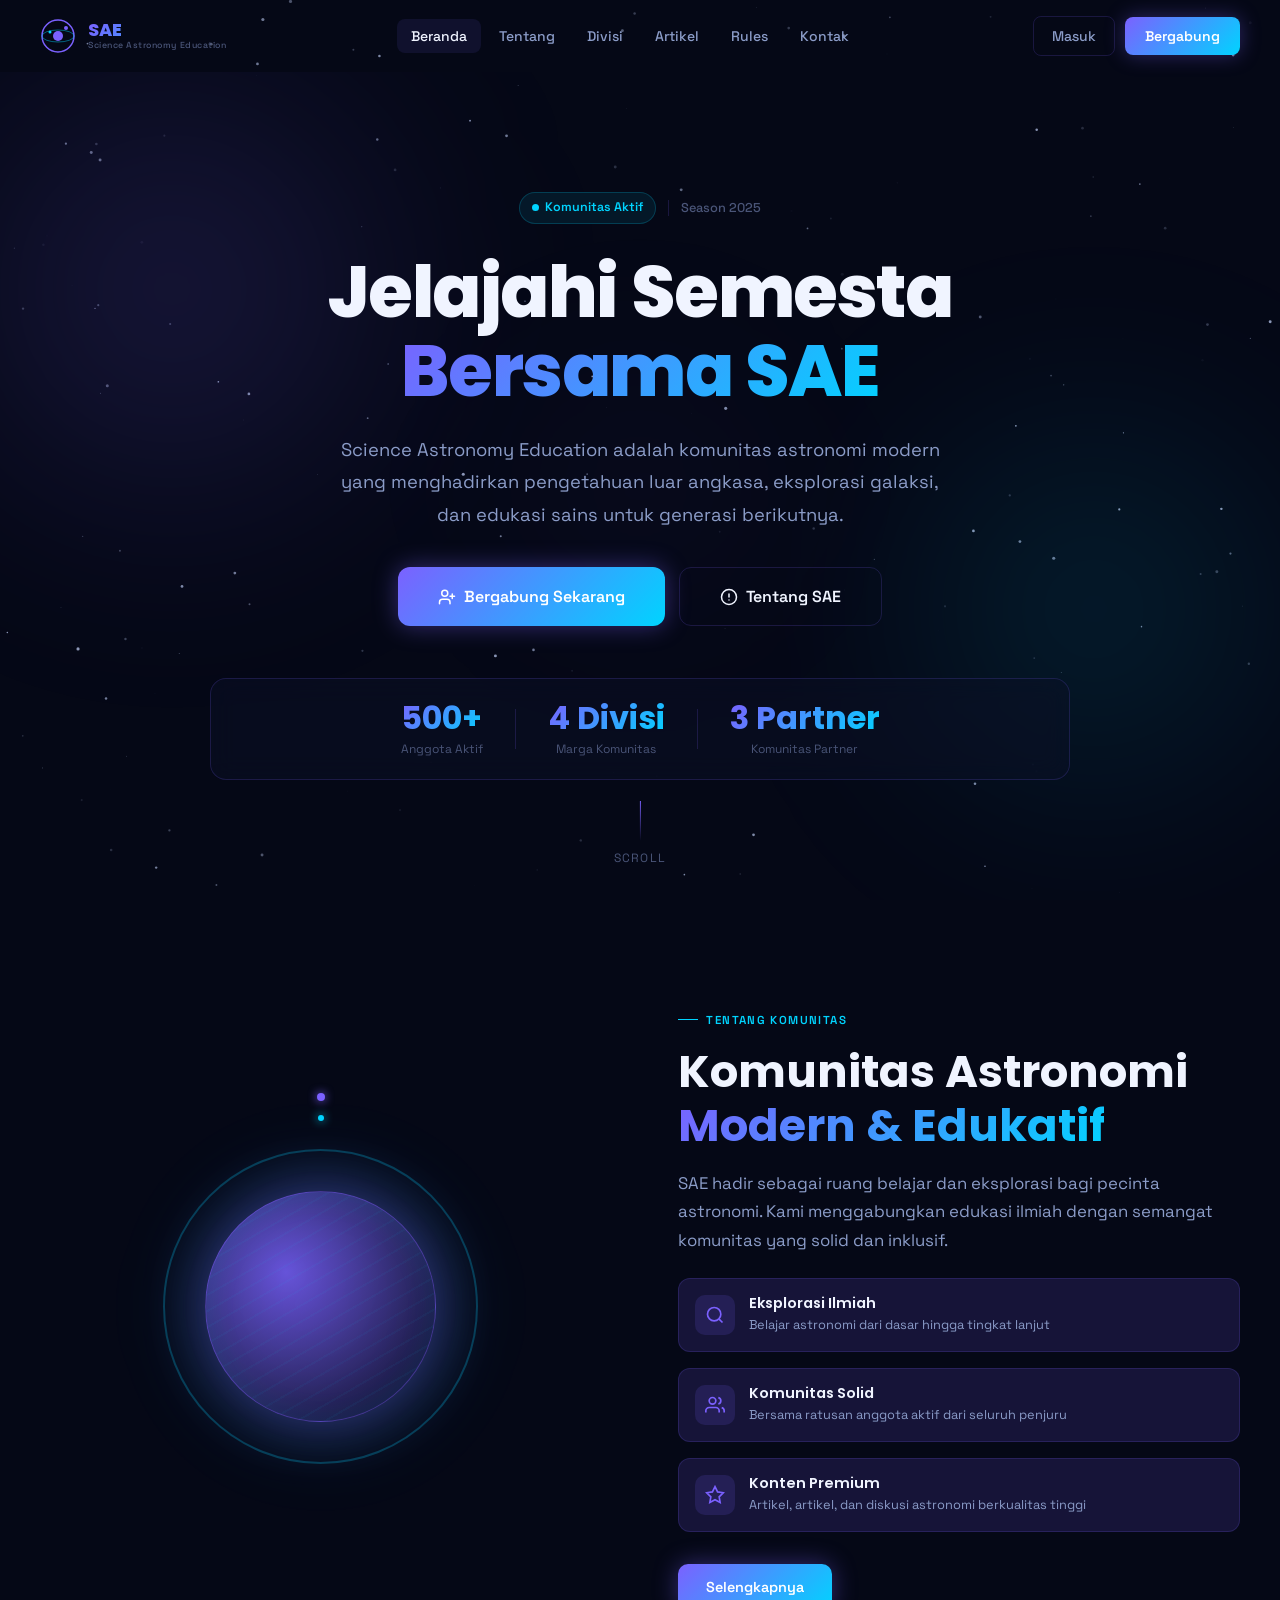
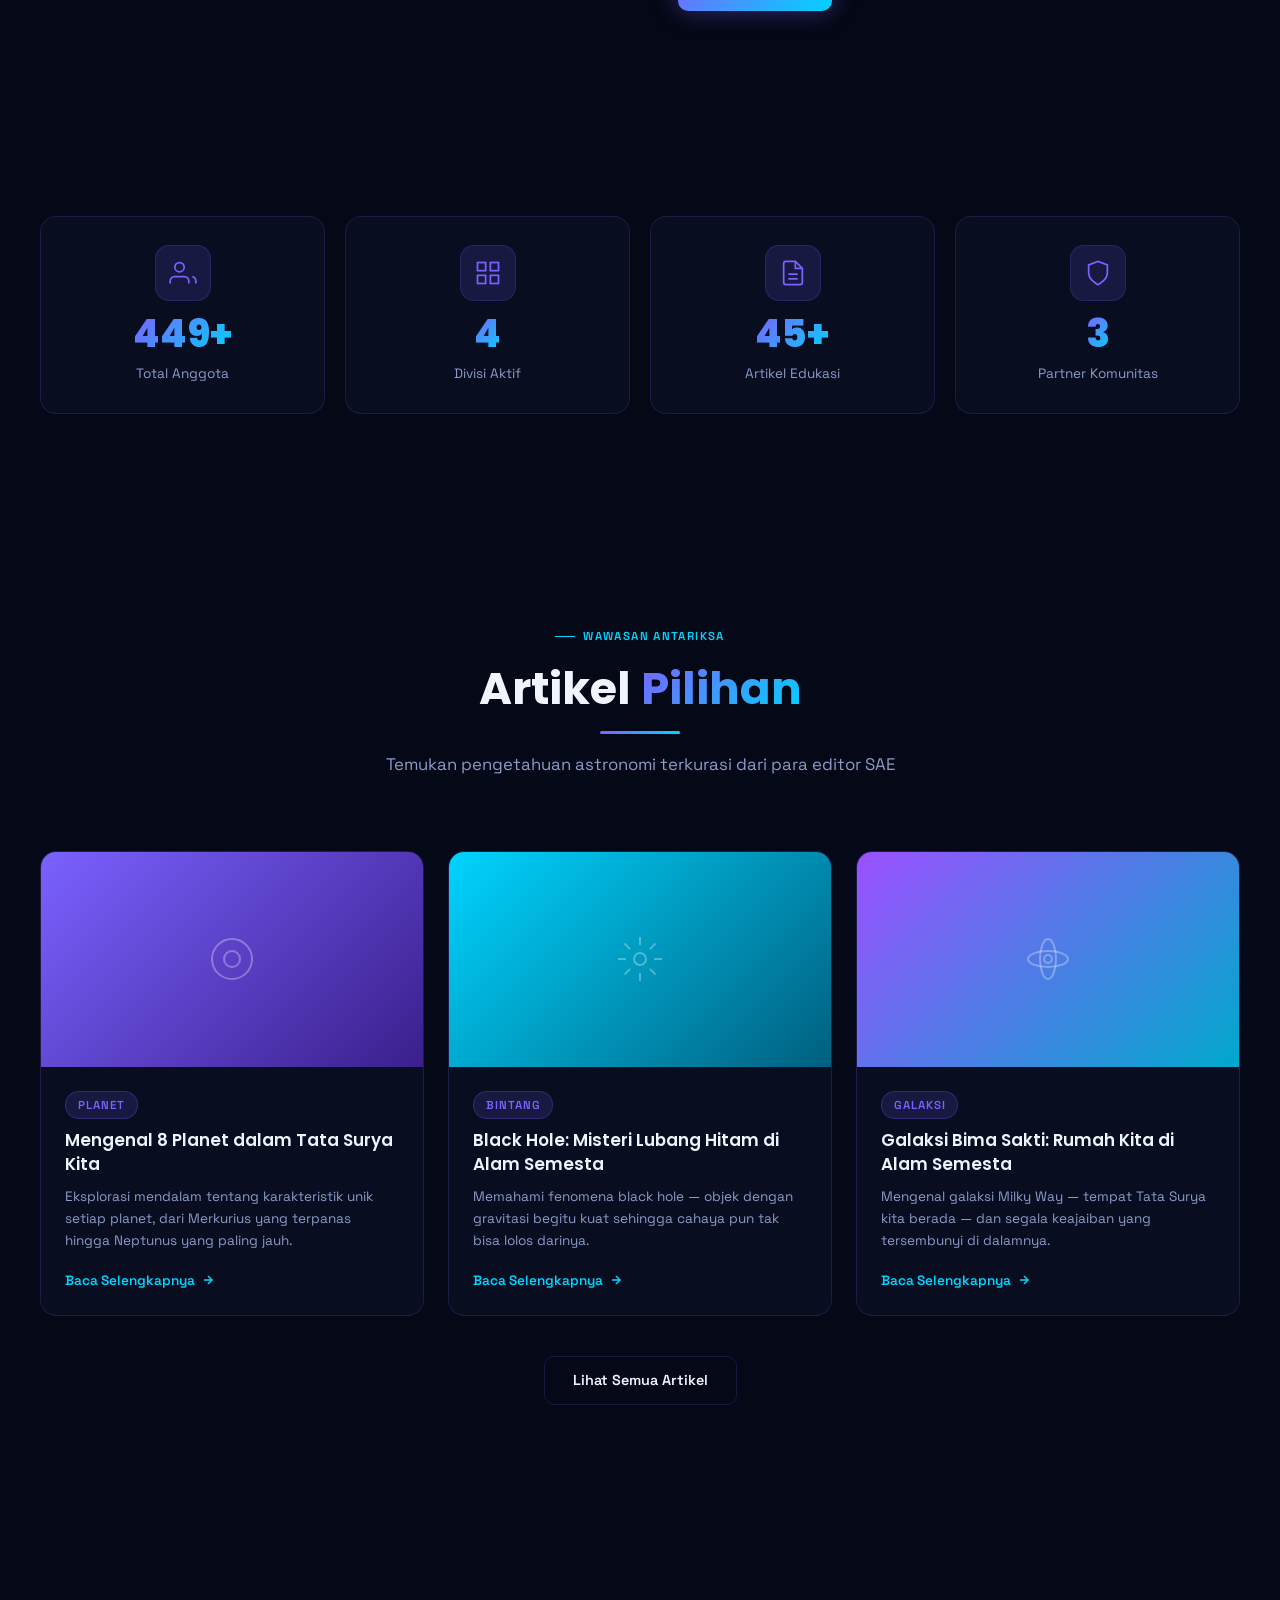
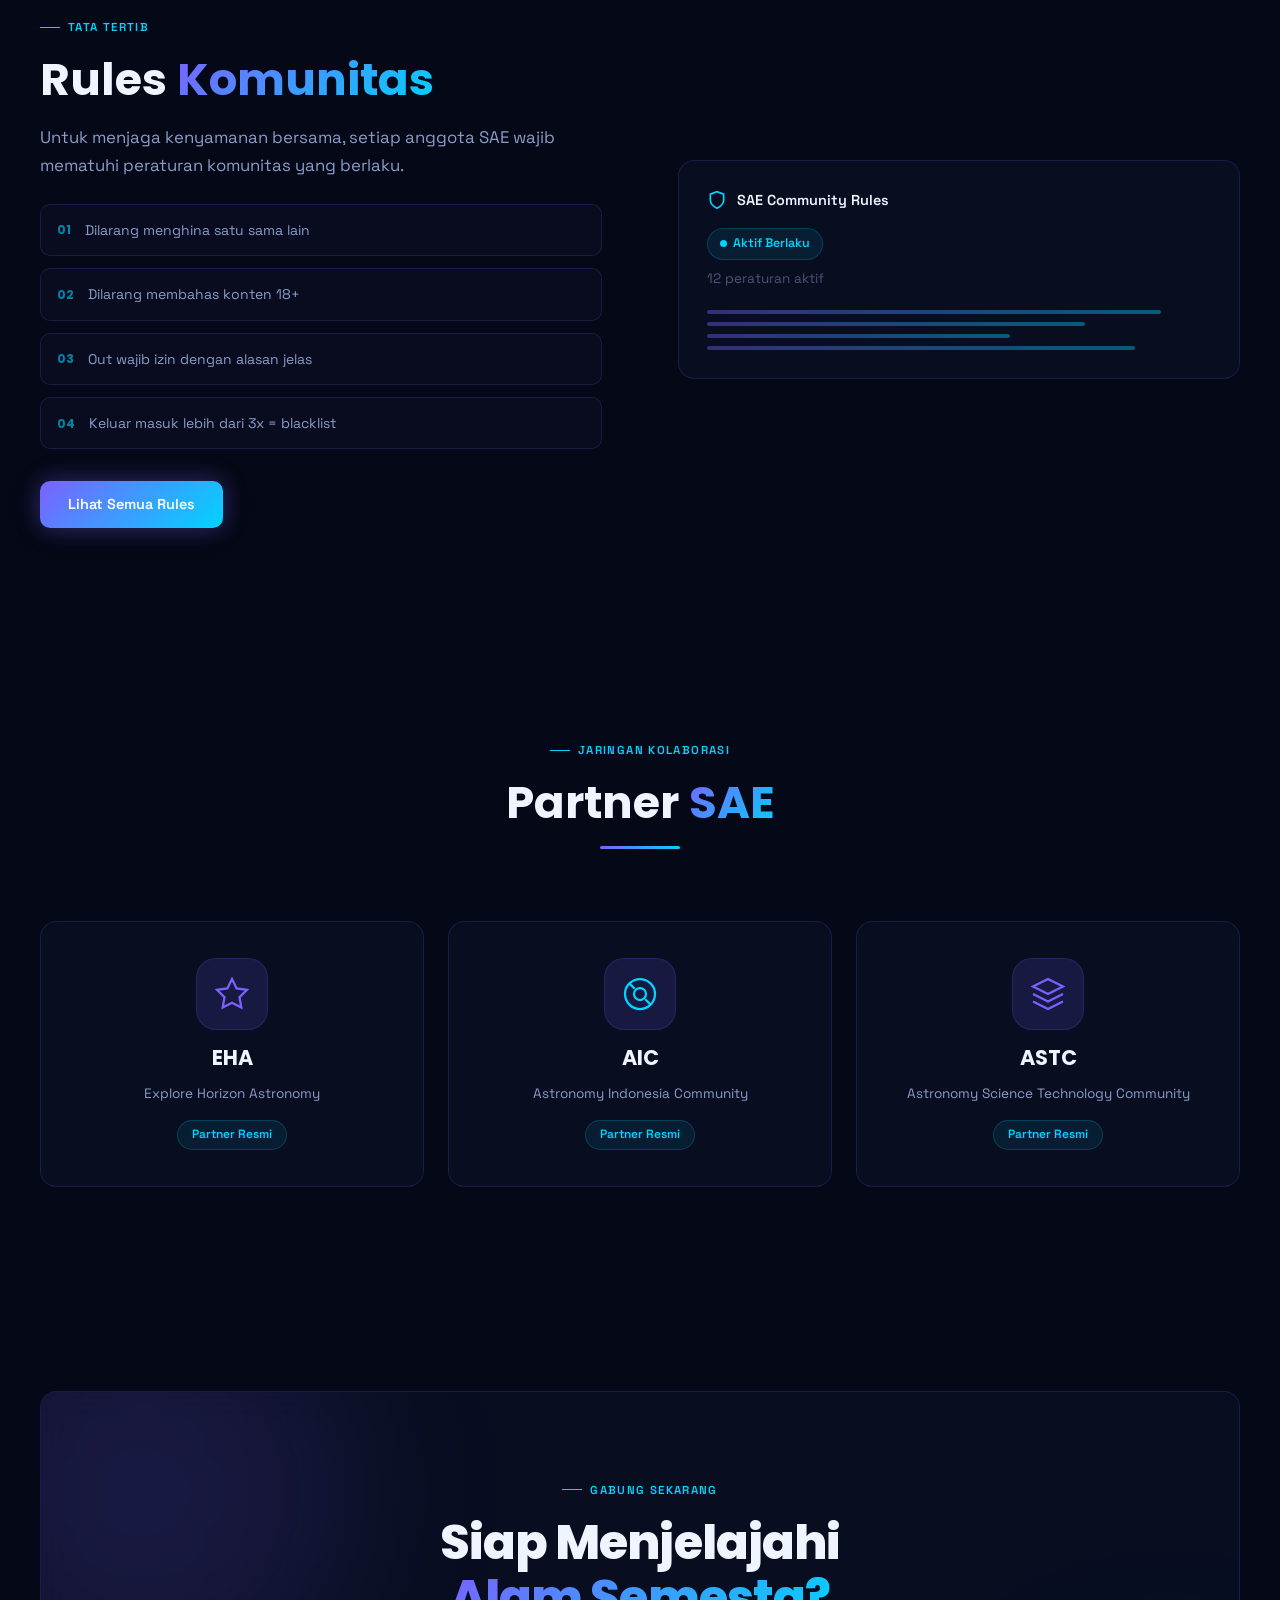
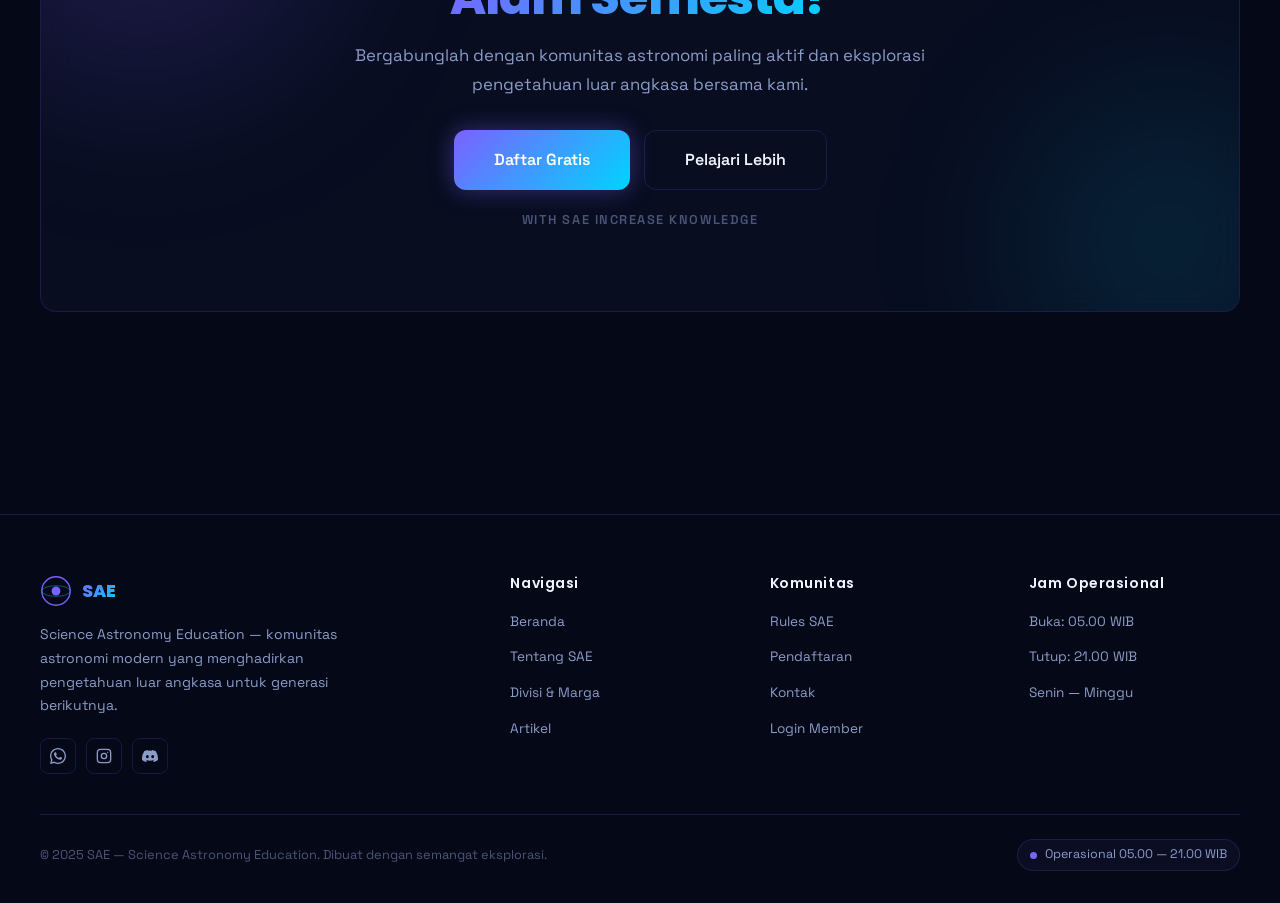
==== index.html @ d027340a "Add files via upload" ====
<!DOCTYPE html>
<html lang="id">
<head>
  <meta charset="UTF-8"/>
  <meta name="viewport" content="width=device-width,initial-scale=1.0"/>
  <meta name="description" content="SAE — Science Astronomy Education. Komunitas astronomi modern untuk eksplorasi ilmu pengetahuan luar angkasa."/>
  <title>SAE — Science Astronomy Education</title>
  <link rel="stylesheet" href="global.css"/>
  <link rel="stylesheet" href="index.css"/>
</head>
<body>

<canvas id="star-canvas"></canvas>

<nav class="navbar" id="navbar">
  <div class="nav-container">
    <a href="index.html" class="nav-logo">
      <svg class="nav-logo-icon" viewBox="0 0 36 36" fill="none">
        <circle cx="18" cy="18" r="16" stroke="url(#nl1)" stroke-width="1.5"/>
        <circle cx="18" cy="18" r="5" fill="url(#nl2)"/>
        <ellipse cx="18" cy="18" rx="16" ry="6" stroke="rgba(0,212,255,0.45)" stroke-width="1" fill="none"/>
        <circle cx="26" cy="10" r="2" fill="#7B61FF"/>
        <circle cx="10" cy="14" r="1.5" fill="#00D4FF"/>
        <defs>
          <linearGradient id="nl1" x1="2" y1="2" x2="34" y2="34"><stop offset="0%" stop-color="#7B61FF"/><stop offset="100%" stop-color="#00D4FF"/></linearGradient>
          <linearGradient id="nl2" x1="13" y1="13" x2="23" y2="23"><stop offset="0%" stop-color="#7B61FF"/><stop offset="100%" stop-color="#00D4FF"/></linearGradient>
        </defs>
      </svg>
      <div class="nav-logo-text">
        <span class="nav-logo-main">SAE</span>
        <span class="nav-logo-sub">Science Astronomy Education</span>
      </div>
    </a>
    <ul class="nav-links">
      <li><a href="index.html" class="active">Beranda</a></li>
      <li><a href="about.html">Tentang</a></li>
      <li><a href="marga.html">Divisi</a></li>
      <li><a href="artikel.html">Artikel</a></li>
      <li><a href="rules.html">Rules</a></li>
      <li><a href="contact.html">Kontak</a></li>
    </ul>
    <div class="nav-cta">
      <a href="login.html" class="btn-nav-login">Masuk</a>
      <a href="pendaftaran.html" class="btn-nav-primary">Bergabung</a>
    </div>
    <button class="hamburger" id="hamburger" aria-label="Menu">
      <span></span><span></span><span></span>
    </button>
  </div>
</nav>

<div class="mobile-menu" id="mobile-menu">
  <a href="index.html" class="active">Beranda</a>
  <a href="about.html">Tentang SAE</a>
  <a href="marga.html">Divisi</a>
  <a href="artikel.html">Artikel</a>
  <a href="rules.html">Rules</a>
  <a href="contact.html">Kontak</a>
  <div class="mobile-menu-cta">
    <a href="login.html" class="btn btn-secondary btn-sm">Masuk</a>
    <a href="pendaftaran.html" class="btn btn-primary btn-sm">Bergabung</a>
  </div>
</div>

<div class="page-wrapper">

  <!-- HERO -->
  <section class="hero">
    <div class="hero-orb hero-orb-1"></div>
    <div class="hero-orb hero-orb-2"></div>
    <div class="hero-orb hero-orb-3"></div>
    <div class="hero-inner">
      <div class="hero-badge reveal">
        <span class="status-badge"><span class="dot"></span>Komunitas Aktif</span>
        <span class="hero-sep"></span>
        <span class="hero-badge-text">Season 2025</span>
      </div>
      <h1 class="hero-title reveal reveal-delay-1">
        Jelajahi Semesta<br>
        <span class="text-gradient">Bersama SAE</span>
      </h1>
      <p class="hero-desc reveal reveal-delay-2">
        Science Astronomy Education adalah komunitas astronomi modern yang menghadirkan pengetahuan luar angkasa, eksplorasi galaksi, dan edukasi sains untuk generasi berikutnya.
      </p>
      <div class="hero-cta reveal reveal-delay-3">
        <a href="pendaftaran.html" class="btn btn-primary btn-lg">
          <svg width="18" height="18" viewBox="0 0 24 24" fill="none" stroke="currentColor" stroke-width="2" stroke-linecap="round" stroke-linejoin="round"><path d="M16 21v-2a4 4 0 0 0-4-4H6a4 4 0 0 0-4 4v2"/><circle cx="9" cy="7" r="4"/><line x1="19" y1="8" x2="19" y2="14"/><line x1="22" y1="11" x2="16" y2="11"/></svg>
          Bergabung Sekarang
        </a>
        <a href="about.html" class="btn btn-secondary btn-lg">
          <svg width="18" height="18" viewBox="0 0 24 24" fill="none" stroke="currentColor" stroke-width="2" stroke-linecap="round" stroke-linejoin="round"><circle cx="12" cy="12" r="10"/><line x1="12" y1="8" x2="12" y2="12"/><line x1="12" y1="16" x2="12.01" y2="16"/></svg>
          Tentang SAE
        </a>
      </div>
      <div class="hero-stats reveal reveal-delay-4">
        <div class="stat-item">
          <span class="stat-num" data-count="500" data-suffix="+">0+</span>
          <span class="stat-label">Anggota Aktif</span>
        </div>
        <div class="stat-divider"></div>
        <div class="stat-item">
          <span class="stat-num" data-count="4" data-suffix=" Divisi">0 Divisi</span>
          <span class="stat-label">Marga Komunitas</span>
        </div>
        <div class="stat-divider"></div>
        <div class="stat-item">
          <span class="stat-num" data-count="3" data-suffix=" Partner">0 Partner</span>
          <span class="stat-label">Komunitas Partner</span>
        </div>
      </div>
    </div>
    <div class="hero-scroll-indicator">
      <div class="scroll-line"></div>
      <span>Scroll</span>
    </div>
  </section>

  <!-- ABOUT PREVIEW -->
  <section class="section about-preview">
    <div class="section-inner">
      <div class="about-grid">
        <div class="about-visual reveal">
          <div class="planet-container">
            <div class="planet-glow"></div>
            <div class="planet-ring"></div>
            <div class="planet-body">
              <div class="planet-surface"></div>
            </div>
            <div class="planet-orbit orbit-1"><div class="orbit-dot"></div></div>
            <div class="planet-orbit orbit-2"><div class="orbit-dot dot-2"></div></div>
          </div>
        </div>
        <div class="about-content">
          <span class="section-label">Tentang Komunitas</span>
          <h2 class="section-title reveal reveal-delay-1">
            Komunitas Astronomi<br>
            <span class="text-gradient">Modern & Edukatif</span>
          </h2>
          <p class="section-desc reveal reveal-delay-2">
            SAE hadir sebagai ruang belajar dan eksplorasi bagi pecinta astronomi. Kami menggabungkan edukasi ilmiah dengan semangat komunitas yang solid dan inklusif.
          </p>
          <div class="about-features reveal reveal-delay-3">
            <div class="feature-item">
              <div class="feature-icon">
                <svg width="20" height="20" viewBox="0 0 24 24" fill="none" stroke="currentColor" stroke-width="2"><circle cx="11" cy="11" r="8"/><line x1="21" y1="21" x2="16.65" y2="16.65"/></svg>
              </div>
              <div>
                <h4>Eksplorasi Ilmiah</h4>
                <p>Belajar astronomi dari dasar hingga tingkat lanjut</p>
              </div>
            </div>
            <div class="feature-item">
              <div class="feature-icon">
                <svg width="20" height="20" viewBox="0 0 24 24" fill="none" stroke="currentColor" stroke-width="2"><path d="M17 21v-2a4 4 0 0 0-4-4H5a4 4 0 0 0-4 4v2"/><circle cx="9" cy="7" r="4"/><path d="M23 21v-2a4 4 0 0 0-3-3.87"/><path d="M16 3.13a4 4 0 0 1 0 7.75"/></svg>
              </div>
              <div>
                <h4>Komunitas Solid</h4>
                <p>Bersama ratusan anggota aktif dari seluruh penjuru</p>
              </div>
            </div>
            <div class="feature-item">
              <div class="feature-icon">
                <svg width="20" height="20" viewBox="0 0 24 24" fill="none" stroke="currentColor" stroke-width="2"><polygon points="12 2 15.09 8.26 22 9.27 17 14.14 18.18 21.02 12 17.77 5.82 21.02 7 14.14 2 9.27 8.91 8.26 12 2"/></svg>
              </div>
              <div>
                <h4>Konten Premium</h4>
                <p>Artikel, artikel, dan diskusi astronomi berkualitas tinggi</p>
              </div>
            </div>
          </div>
          <a href="about.html" class="btn btn-primary reveal reveal-delay-4" style="width:fit-content;margin-top:8px">Selengkapnya</a>
        </div>
      </div>
    </div>
  </section>

  <!-- STATS -->
  <section class="section stats-section">
    <div class="section-inner">
      <div class="stats-grid">
        <div class="stat-card glass-card reveal">
          <div class="stat-card-icon">
            <svg width="28" height="28" viewBox="0 0 24 24" fill="none" stroke="currentColor" stroke-width="1.5"><path d="M17 21v-2a4 4 0 0 0-4-4H5a4 4 0 0 0-4 4v2"/><circle cx="9" cy="7" r="4"/><path d="M23 21v-2a4 4 0 0 0-3-3.87"/></svg>
          </div>
          <span class="stat-card-num" data-count="500" data-suffix="+">0+</span>
          <span class="stat-card-label">Total Anggota</span>
        </div>
        <div class="stat-card glass-card reveal reveal-delay-1">
          <div class="stat-card-icon">
            <svg width="28" height="28" viewBox="0 0 24 24" fill="none" stroke="currentColor" stroke-width="1.5"><rect x="3" y="3" width="7" height="7"/><rect x="14" y="3" width="7" height="7"/><rect x="14" y="14" width="7" height="7"/><rect x="3" y="14" width="7" height="7"/></svg>
          </div>
          <span class="stat-card-num" data-count="4" data-suffix="">0</span>
          <span class="stat-card-label">Divisi Aktif</span>
        </div>
        <div class="stat-card glass-card reveal reveal-delay-2">
          <div class="stat-card-icon">
            <svg width="28" height="28" viewBox="0 0 24 24" fill="none" stroke="currentColor" stroke-width="1.5"><path d="M14 2H6a2 2 0 0 0-2 2v16a2 2 0 0 0 2 2h12a2 2 0 0 0 2-2V8z"/><polyline points="14 2 14 8 20 8"/><line x1="16" y1="13" x2="8" y2="13"/><line x1="16" y1="17" x2="8" y2="17"/></svg>
          </div>
          <span class="stat-card-num" data-count="50" data-suffix="+">0+</span>
          <span class="stat-card-label">Artikel Edukasi</span>
        </div>
        <div class="stat-card glass-card reveal reveal-delay-3">
          <div class="stat-card-icon">
            <svg width="28" height="28" viewBox="0 0 24 24" fill="none" stroke="currentColor" stroke-width="1.5"><path d="M12 22s8-4 8-10V5l-8-3-8 3v7c0 6 8 10 8 10z"/></svg>
          </div>
          <span class="stat-card-num" data-count="3" data-suffix="">0</span>
          <span class="stat-card-label">Partner Komunitas</span>
        </div>
      </div>
    </div>
  </section>

  <!-- ARTIKEL PREVIEW -->
  <section class="section">
    <div class="section-inner">
      <div class="section-header">
        <span class="section-label">Wawasan Antariksa</span>
        <h2 class="section-title reveal">Artikel <span class="text-gradient">Pilihan</span></h2>
        <div class="divider"></div>
        <p class="section-desc reveal reveal-delay-1" style="margin:16px auto 0">Temukan pengetahuan astronomi terkurasi dari para editor SAE</p>
      </div>
      <div class="artikel-grid">
        <article class="artikel-card glass-card reveal">
          <div class="artikel-img">
            <div class="artikel-img-placeholder" style="--c1:#7B61FF;--c2:#3a1f8c">
              <svg width="48" height="48" viewBox="0 0 24 24" fill="none" stroke="rgba(255,255,255,0.3)" stroke-width="1"><circle cx="12" cy="12" r="10"/><circle cx="12" cy="12" r="4"/></svg>
            </div>
          </div>
          <div class="artikel-body">
            <span class="artikel-tag">Planet</span>
            <h3>Mengenal 8 Planet dalam Tata Surya Kita</h3>
            <p>Eksplorasi mendalam tentang karakteristik unik setiap planet, dari Merkurius yang terpanas hingga Neptunus yang paling jauh.</p>
            <a href="artikel.html" class="artikel-link">
              Baca Selengkapnya
              <svg width="14" height="14" viewBox="0 0 24 24" fill="none" stroke="currentColor" stroke-width="2.5"><path d="M5 12h14M12 5l7 7-7 7"/></svg>
            </a>
          </div>
        </article>
        <article class="artikel-card glass-card reveal reveal-delay-1">
          <div class="artikel-img">
            <div class="artikel-img-placeholder" style="--c1:#00D4FF;--c2:#005f7f">
              <svg width="48" height="48" viewBox="0 0 24 24" fill="none" stroke="rgba(255,255,255,0.3)" stroke-width="1"><circle cx="12" cy="12" r="3"/><path d="M12 1v4M12 19v4M4.22 4.22l2.83 2.83M16.95 16.95l2.83 2.83M1 12h4M19 12h4M4.22 19.78l2.83-2.83M16.95 7.05l2.83-2.83"/></svg>
            </div>
          </div>
          <div class="artikel-body">
            <span class="artikel-tag">Bintang</span>
            <h3>Black Hole: Misteri Lubang Hitam di Alam Semesta</h3>
            <p>Memahami fenomena black hole — objek dengan gravitasi begitu kuat sehingga cahaya pun tak bisa lolos darinya.</p>
            <a href="artikel.html" class="artikel-link">
              Baca Selengkapnya
              <svg width="14" height="14" viewBox="0 0 24 24" fill="none" stroke="currentColor" stroke-width="2.5"><path d="M5 12h14M12 5l7 7-7 7"/></svg>
            </a>
          </div>
        </article>
        <article class="artikel-card glass-card reveal reveal-delay-2">
          <div class="artikel-img">
            <div class="artikel-img-placeholder" style="--c1:#9b50ff;--c2:#00a8cc">
              <svg width="48" height="48" viewBox="0 0 24 24" fill="none" stroke="rgba(255,255,255,0.3)" stroke-width="1"><ellipse cx="12" cy="12" rx="10" ry="4"/><ellipse cx="12" cy="12" rx="4" ry="10"/><circle cx="12" cy="12" r="2"/></svg>
            </div>
          </div>
          <div class="artikel-body">
            <span class="artikel-tag">Galaksi</span>
            <h3>Galaksi Bima Sakti: Rumah Kita di Alam Semesta</h3>
            <p>Mengenal galaksi Milky Way — tempat Tata Surya kita berada — dan segala keajaiban yang tersembunyi di dalamnya.</p>
            <a href="artikel.html" class="artikel-link">
              Baca Selengkapnya
              <svg width="14" height="14" viewBox="0 0 24 24" fill="none" stroke="currentColor" stroke-width="2.5"><path d="M5 12h14M12 5l7 7-7 7"/></svg>
            </a>
          </div>
        </article>
      </div>
      <div style="text-align:center;margin-top:40px">
        <a href="artikel.html" class="btn btn-secondary">Lihat Semua Artikel</a>
      </div>
    </div>
  </section>

  <!-- RULES PREVIEW -->
  <section class="section rules-preview">
    <div class="section-inner">
      <div class="rules-preview-grid">
        <div class="rules-preview-content">
          <span class="section-label">Tata Tertib</span>
          <h2 class="section-title reveal">Rules <span class="text-gradient">Komunitas</span></h2>
          <p class="section-desc reveal reveal-delay-1">Untuk menjaga kenyamanan bersama, setiap anggota SAE wajib mematuhi peraturan komunitas yang berlaku.</p>
          <div class="rules-preview-list reveal reveal-delay-2">
            <div class="rule-preview-item">
              <div class="rule-num">01</div>
              <span>Dilarang menghina satu sama lain</span>
            </div>
            <div class="rule-preview-item">
              <div class="rule-num">02</div>
              <span>Dilarang membahas konten 18+</span>
            </div>
            <div class="rule-preview-item">
              <div class="rule-num">03</div>
              <span>Out wajib izin dengan alasan jelas</span>
            </div>
            <div class="rule-preview-item">
              <div class="rule-num">04</div>
              <span>Keluar masuk lebih dari 3x = blacklist</span>
            </div>
          </div>
          <a href="rules.html" class="btn btn-primary reveal reveal-delay-3" style="width:fit-content;margin-top:8px">Lihat Semua Rules</a>
        </div>
        <div class="rules-preview-visual reveal reveal-delay-1">
          <div class="rules-card-preview glass-card">
            <div class="rules-card-header">
              <svg width="20" height="20" viewBox="0 0 24 24" fill="none" stroke="var(--cyan)" stroke-width="2"><path d="M12 22s8-4 8-10V5l-8-3-8 3v7c0 6 8 10 8 10z"/></svg>
              <span>SAE Community Rules</span>
            </div>
            <div class="rules-card-badge">
              <span class="status-badge"><span class="dot"></span>Aktif Berlaku</span>
            </div>
            <p class="rules-card-count">12 peraturan aktif</p>
            <div class="rules-card-bars">
              <div class="rule-bar" style="width:90%"></div>
              <div class="rule-bar" style="width:75%"></div>
              <div class="rule-bar" style="width:60%"></div>
              <div class="rule-bar" style="width:85%"></div>
            </div>
          </div>
        </div>
      </div>
    </div>
  </section>

  <!-- PARTNER -->
  <section class="section partner-section">
    <div class="section-inner">
      <div class="section-header">
        <span class="section-label">Jaringan Kolaborasi</span>
        <h2 class="section-title reveal">Partner <span class="text-gradient">SAE</span></h2>
        <div class="divider"></div>
      </div>
      <div class="partner-grid">
        <div class="partner-card glass-card reveal">
          <div class="partner-icon">
            <svg width="36" height="36" viewBox="0 0 24 24" fill="none" stroke="var(--purple)" stroke-width="1.5"><polygon points="12 2 15.09 8.26 22 9.27 17 14.14 18.18 21.02 12 17.77 5.82 21.02 7 14.14 2 9.27 8.91 8.26 12 2"/></svg>
          </div>
          <h3>EHA</h3>
          <p>Explore Horizon Astronomy</p>
          <span class="partner-badge">Partner Resmi</span>
        </div>
        <div class="partner-card glass-card reveal reveal-delay-1">
          <div class="partner-icon">
            <svg width="36" height="36" viewBox="0 0 24 24" fill="none" stroke="var(--cyan)" stroke-width="1.5"><circle cx="12" cy="12" r="10"/><circle cx="12" cy="12" r="4"/><line x1="4.93" y1="4.93" x2="8.46" y2="8.46"/><line x1="15.54" y1="15.54" x2="19.07" y2="19.07"/></svg>
          </div>
          <h3>AIC</h3>
          <p>Astronomy Indonesia Community</p>
          <span class="partner-badge">Partner Resmi</span>
        </div>
        <div class="partner-card glass-card reveal reveal-delay-2">
          <div class="partner-icon">
            <svg width="36" height="36" viewBox="0 0 24 24" fill="none" stroke="var(--purple)" stroke-width="1.5"><path d="M12 2L2 7l10 5 10-5-10-5zM2 17l10 5 10-5M2 12l10 5 10-5"/></svg>
          </div>
          <h3>ASTC</h3>
          <p>Astronomy Science Technology Community</p>
          <span class="partner-badge">Partner Resmi</span>
        </div>
      </div>
    </div>
  </section>

  <!-- CTA JOIN -->
  <section class="section cta-section">
    <div class="section-inner">
      <div class="cta-box glass-card reveal">
        <div class="cta-orb cta-orb-1"></div>
        <div class="cta-orb cta-orb-2"></div>
        <div class="cta-content">
          <span class="section-label" style="justify-content:center">Gabung Sekarang</span>
          <h2 class="cta-title">Siap Menjelajahi<br><span class="text-gradient">Alam Semesta?</span></h2>
          <p class="section-desc" style="margin:16px auto 32px;text-align:center">Bergabunglah dengan komunitas astronomi paling aktif dan eksplorasi pengetahuan luar angkasa bersama kami.</p>
          <div class="cta-actions">
            <a href="pendaftaran.html" class="btn btn-primary btn-lg">Daftar Gratis</a>
            <a href="about.html" class="btn btn-secondary btn-lg">Pelajari Lebih</a>
          </div>
          <p class="cta-note">WITH SAE INCREASE KNOWLEDGE</p>
        </div>
      </div>
    </div>
  </section>

</div><!-- end page-wrapper -->

<footer>
  <div class="footer-inner">
    <div class="footer-brand">
      <div class="footer-logo">
        <svg width="32" height="32" viewBox="0 0 36 36" fill="none">
          <circle cx="18" cy="18" r="16" stroke="url(#fl1)" stroke-width="1.5"/>
          <circle cx="18" cy="18" r="5" fill="url(#fl2)"/>
          <ellipse cx="18" cy="18" rx="16" ry="6" stroke="rgba(0,212,255,0.45)" stroke-width="1" fill="none"/>
          <defs>
            <linearGradient id="fl1" x1="2" y1="2" x2="34" y2="34"><stop offset="0%" stop-color="#7B61FF"/><stop offset="100%" stop-color="#00D4FF"/></linearGradient>
            <linearGradient id="fl2" x1="13" y1="13" x2="23" y2="23"><stop offset="0%" stop-color="#7B61FF"/><stop offset="100%" stop-color="#00D4FF"/></linearGradient>
          </defs>
        </svg>
        <span class="footer-logo-main">SAE</span>
      </div>
      <p class="footer-desc">Science Astronomy Education — komunitas astronomi modern yang menghadirkan pengetahuan luar angkasa untuk generasi berikutnya.</p>
      <div class="footer-social">
        <a href="#" class="social-icon" aria-label="WhatsApp"><svg viewBox="0 0 24 24" fill="currentColor"><path d="M17.472 14.382c-.297-.149-1.758-.867-2.03-.967-.273-.099-.471-.148-.67.15-.197.297-.767.966-.94 1.164-.173.199-.347.223-.644.075-.297-.15-1.255-.463-2.39-1.475-.883-.788-1.48-1.761-1.653-2.059-.173-.297-.018-.458.13-.606.134-.133.298-.347.446-.52.149-.174.198-.298.298-.497.099-.198.05-.371-.025-.52-.075-.149-.669-1.612-.916-2.207-.242-.579-.487-.5-.669-.51-.173-.008-.371-.01-.57-.01-.198 0-.52.074-.792.372-.272.297-1.04 1.016-1.04 2.479 0 1.462 1.065 2.875 1.213 3.074.149.198 2.096 3.2 5.077 4.487.709.306 1.262.489 1.694.625.712.227 1.36.195 1.871.118.571-.085 1.758-.719 2.006-1.413.248-.694.248-1.289.173-1.413-.074-.124-.272-.198-.57-.347z"/><path d="M12 0C5.373 0 0 5.373 0 12c0 2.123.554 4.118 1.528 5.848L.057 23.986l6.3-1.651C8.025 23.355 9.969 24 12 24c6.627 0 12-5.373 12-12S18.627 0 12 0zm0 22c-1.863 0-3.597-.512-5.079-1.4l-.364-.216-3.736.979.997-3.645-.237-.375C2.574 15.639 2 13.879 2 12 2 6.486 6.486 2 12 2s10 4.486 10 10-4.486 10-10 10z"/></svg></a>
        <a href="#" class="social-icon" aria-label="Instagram"><svg viewBox="0 0 24 24" fill="none" stroke="currentColor" stroke-width="2" stroke-linecap="round" stroke-linejoin="round"><rect x="2" y="2" width="20" height="20" rx="5"/><circle cx="12" cy="12" r="4"/><line x1="17.5" y1="6.5" x2="17.51" y2="6.5"/></svg></a>
        <a href="#" class="social-icon" aria-label="Discord"><svg viewBox="0 0 24 24" fill="currentColor"><path d="M20.317 4.37a19.791 19.791 0 0 0-4.885-1.515.074.074 0 0 0-.079.037c-.21.375-.444.864-.608 1.25a18.27 18.27 0 0 0-5.487 0 12.64 12.64 0 0 0-.617-1.25.077.077 0 0 0-.079-.037A19.736 19.736 0 0 0 3.677 4.37a.07.07 0 0 0-.032.027C.533 9.046-.32 13.58.099 18.057c.01.023.022.043.032.061a19.9 19.9 0 0 0 5.993 3.03.078.078 0 0 0 .084-.028c.462-.63.874-1.295 1.226-1.994a.076.076 0 0 0-.041-.106 13.107 13.107 0 0 1-1.872-.892.077.077 0 0 1-.008-.128 10.2 10.2 0 0 0 .372-.292.074.074 0 0 1 .077-.01c3.928 1.793 8.18 1.793 12.062 0a.074.074 0 0 1 .078.01c.12.098.246.198.373.292a.077.077 0 0 1-.006.127 12.299 12.299 0 0 1-1.873.892.077.077 0 0 0-.041.107c.36.698.772 1.362 1.225 1.993a.076.076 0 0 0 .084.028 19.839 19.839 0 0 0 6.002-3.03.077.077 0 0 0 .032-.054c.5-5.177-.838-9.674-3.549-13.66a.061.061 0 0 0-.031-.03zM8.02 15.33c-1.183 0-2.157-1.085-2.157-2.419 0-1.333.956-2.419 2.157-2.419 1.21 0 2.176 1.096 2.157 2.42 0 1.333-.956 2.418-2.157 2.418zm7.975 0c-1.183 0-2.157-1.085-2.157-2.419 0-1.333.955-2.419 2.157-2.419 1.21 0 2.176 1.096 2.157 2.42 0 1.333-.946 2.418-2.157 2.418z"/></svg></a>
      </div>
    </div>
    <div class="footer-col">
      <h4>Navigasi</h4>
      <ul>
        <li><a href="index.html">Beranda</a></li>
        <li><a href="about.html">Tentang SAE</a></li>
        <li><a href="marga.html">Divisi & Marga</a></li>
        <li><a href="artikel.html">Artikel</a></li>
      </ul>
    </div>
    <div class="footer-col">
      <h4>Komunitas</h4>
      <ul>
        <li><a href="rules.html">Rules SAE</a></li>
        <li><a href="pendaftaran.html">Pendaftaran</a></li>
        <li><a href="contact.html">Kontak</a></li>
        <li><a href="login.html">Login Member</a></li>
      </ul>
    </div>
    <div class="footer-col">
      <h4>Jam Operasional</h4>
      <ul>
        <li><a href="#">Buka: 05.00 WIB</a></li>
        <li><a href="#">Tutup: 21.00 WIB</a></li>
        <li><a href="#">Senin — Minggu</a></li>
      </ul>
    </div>
  </div>
  <div class="footer-bottom">
    <p>&copy; 2025 SAE — Science Astronomy Education. Dibuat dengan semangat eksplorasi.</p>
    <div class="footer-op-badge">
      <span class="dot" style="background:var(--purple)"></span>
      Operasional 05.00 — 21.00 WIB
    </div>
  </div>
</footer>

<script src="global.js"></script>
</body>
</html>
---- global.css ----
/* ============================================
   SAE — GLOBAL CSS
   Science Astronomy Education
   ============================================ */

@import url('https://fonts.googleapis.com/css2?family=Poppins:wght@300;400;500;600;700;800;900&family=Space+Grotesk:wght@300;400;500;600;700&display=swap');

/* ── Variables ── */
:root {
  --bg-deep:       #050816;
  --bg-card:       #0B1026;
  --bg-glass:      rgba(11,16,38,0.7);
  --purple:        #7B61FF;
  --cyan:          #00D4FF;
  --purple-dim:    rgba(123,97,255,0.15);
  --cyan-dim:      rgba(0,212,255,0.12);
  --purple-glow:   rgba(123,97,255,0.4);
  --cyan-glow:     rgba(0,212,255,0.35);
  --text-primary:  #F0F4FF;
  --text-secondary:#8B9CC8;
  --text-muted:    #4A5578;
  --border:        rgba(123,97,255,0.18);
  --border-hover:  rgba(0,212,255,0.35);
  --grad-main:     linear-gradient(135deg,#7B61FF,#00D4FF);
  --grad-card:     linear-gradient(145deg,rgba(123,97,255,0.08),rgba(0,212,255,0.04));
  --nav-h:         72px;
  --radius:        16px;
  --radius-sm:     10px;
  --radius-lg:     24px;
  --transition:    0.3s cubic-bezier(.4,0,.2,1);
}

/* ── Reset ── */
*,*::before,*::after{box-sizing:border-box;margin:0;padding:0}
html{font-size:16px;scroll-behavior:smooth;-webkit-text-size-adjust:100%}
body{
  background:var(--bg-deep);
  color:var(--text-primary);
  font-family:'Space Grotesk',sans-serif;
  line-height:1.6;
  overflow-x:hidden;
  min-height:100vh;
}
img{max-width:100%;height:auto;display:block;object-fit:cover}
a{text-decoration:none;color:inherit}
ul{list-style:none}
button{cursor:pointer;border:none;background:none;font:inherit}
input,textarea,select{font:inherit}

/* ── Star canvas ── */
#star-canvas{
  position:fixed;inset:0;width:100%;height:100%;
  pointer-events:none;z-index:0;
}

/* ── Page wrapper ── */
.page-wrapper{position:relative;z-index:1;padding-top:var(--nav-h)}

/* ── Typography ── */
h1,h2,h3,h4,h5,h6{font-family:'Poppins',sans-serif;line-height:1.2;font-weight:700}
.text-gradient{
  background:var(--grad-main);
  -webkit-background-clip:text;
  -webkit-text-fill-color:transparent;
  background-clip:text;
}
.section-label{
  display:inline-flex;align-items:center;gap:8px;
  font-family:'Space Grotesk',sans-serif;
  font-size:clamp(.7rem,.9vw,.8rem);font-weight:600;letter-spacing:.12em;
  text-transform:uppercase;color:var(--cyan);margin-bottom:16px;
}
.section-label::before{
  content:'';width:20px;height:1px;background:var(--cyan);
}
.section-title{
  font-size:clamp(1.6rem,3.5vw,2.8rem);font-weight:700;
  margin-bottom:16px;
}
.section-desc{
  font-size:clamp(.9rem,1.5vw,1.05rem);color:var(--text-secondary);
  max-width:580px;line-height:1.7;
}

/* ── NAVBAR ── */
.navbar{
  position:fixed;top:0;left:0;right:0;z-index:1000;
  height:var(--nav-h);
  transition:background var(--transition),border-color var(--transition),backdrop-filter var(--transition);
}
.navbar.scrolled{
  background:rgba(5,8,22,0.85);
  backdrop-filter:blur(20px) saturate(180%);
  -webkit-backdrop-filter:blur(20px) saturate(180%);
  border-bottom:1px solid var(--border);
}
.nav-container{
  max-width:1280px;margin:0 auto;height:100%;
  display:flex;align-items:center;justify-content:space-between;
  padding:0 clamp(16px,4vw,40px);gap:24px;
}
.nav-logo{display:flex;align-items:center;gap:12px;flex-shrink:0}
.nav-logo-icon{width:36px;height:36px;flex-shrink:0}
.nav-logo-text{display:flex;flex-direction:column;line-height:1}
.nav-logo-main{font-family:'Poppins',sans-serif;font-size:1.1rem;font-weight:800;
  background:var(--grad-main);-webkit-background-clip:text;-webkit-text-fill-color:transparent;background-clip:text}
.nav-logo-sub{font-size:.55rem;color:var(--text-muted);letter-spacing:.06em;font-weight:500;margin-top:2px}
.nav-links{display:flex;align-items:center;gap:4px}
.nav-links a{
  padding:8px 14px;border-radius:8px;font-size:.875rem;font-weight:500;
  color:var(--text-secondary);transition:color var(--transition),background var(--transition);
}
.nav-links a:hover,.nav-links a.active{color:var(--text-primary);background:rgba(123,97,255,.1)}
.nav-cta{display:flex;align-items:center;gap:10px;flex-shrink:0}
.btn-nav-login{
  padding:8px 18px;border-radius:8px;font-size:.875rem;font-weight:500;
  color:var(--text-secondary);border:1px solid var(--border);
  transition:all var(--transition);
}
.btn-nav-login:hover{color:var(--text-primary);border-color:var(--border-hover)}
.btn-nav-primary{
  padding:8px 20px;border-radius:8px;font-size:.875rem;font-weight:600;
  background:var(--grad-main);color:#fff;
  box-shadow:0 0 20px rgba(123,97,255,.35);
  transition:opacity var(--transition),box-shadow var(--transition),transform var(--transition);
}
.btn-nav-primary:hover{opacity:.9;box-shadow:0 0 30px rgba(123,97,255,.55);transform:translateY(-1px)}

/* Hamburger */
.hamburger{
  display:none;flex-direction:column;gap:5px;padding:8px;
  border-radius:8px;border:1px solid var(--border);
  transition:border-color var(--transition);
}
.hamburger:hover{border-color:var(--border-hover)}
.hamburger span{
  display:block;width:22px;height:2px;background:var(--text-secondary);
  border-radius:2px;transition:all var(--transition);
}
.hamburger.active span:nth-child(1){transform:translateY(7px) rotate(45deg)}
.hamburger.active span:nth-child(2){opacity:0}
.hamburger.active span:nth-child(3){transform:translateY(-7px) rotate(-45deg)}

/* Mobile menu */
.mobile-menu{
  position:fixed;top:var(--nav-h);left:0;right:0;z-index:999;
  background:rgba(5,8,22,.97);backdrop-filter:blur(24px);
  display:flex;flex-direction:column;gap:4px;padding:20px;
  border-bottom:1px solid var(--border);
  transform:translateY(-110%);opacity:0;
  transition:transform .4s cubic-bezier(.4,0,.2,1),opacity .4s;
  pointer-events:none;
}
.mobile-menu.open{transform:translateY(0);opacity:1;pointer-events:auto}
.mobile-menu a{
  padding:14px 16px;border-radius:10px;font-weight:500;
  color:var(--text-secondary);transition:all var(--transition);
}
.mobile-menu a:hover,.mobile-menu a.active{color:var(--text-primary);background:var(--purple-dim)}
.mobile-menu-cta{display:flex;gap:10px;margin-top:12px;padding-top:16px;border-top:1px solid var(--border)}
.mobile-menu-cta a{flex:1;text-align:center}

/* ── BUTTONS ── */
.btn{
  display:inline-flex;align-items:center;justify-content:center;gap:8px;
  padding:12px 28px;border-radius:10px;font-weight:600;font-size:.9rem;
  transition:all var(--transition);cursor:pointer;
}
.btn-primary{
  background:var(--grad-main);color:#fff;
  box-shadow:0 0 24px rgba(123,97,255,.4);
}
.btn-primary:hover{box-shadow:0 0 40px rgba(123,97,255,.6);transform:translateY(-2px)}
.btn-secondary{
  background:transparent;color:var(--text-primary);
  border:1px solid var(--border);
}
.btn-secondary:hover{border-color:var(--border-hover);background:rgba(123,97,255,.06)}
.btn-sm{padding:8px 18px;font-size:.8rem}
.btn-lg{padding:16px 40px;font-size:1rem;border-radius:12px}

/* ── CARDS ── */
.glass-card{
  background:var(--bg-glass);
  backdrop-filter:blur(16px);
  -webkit-backdrop-filter:blur(16px);
  border:1px solid var(--border);
  border-radius:var(--radius);
  transition:border-color var(--transition),box-shadow var(--transition),transform var(--transition);
}
.glass-card:hover{
  border-color:rgba(123,97,255,.35);
  box-shadow:0 0 40px rgba(123,97,255,.12),0 16px 40px rgba(0,0,0,.4);
  transform:translateY(-4px);
}

/* ── BADGES ── */
.status-badge{
  display:inline-flex;align-items:center;gap:6px;
  padding:5px 12px;border-radius:20px;font-size:.78rem;font-weight:600;
  background:rgba(0,212,255,.08);border:1px solid rgba(0,212,255,.2);
  color:var(--cyan);
}
.dot{
  width:7px;height:7px;border-radius:50%;background:var(--cyan);
  animation:pulse-dot 2s ease-in-out infinite;
  flex-shrink:0;
}
@keyframes pulse-dot{
  0%,100%{box-shadow:0 0 0 0 rgba(0,212,255,.6)}
  50%{box-shadow:0 0 0 5px rgba(0,212,255,0)}
}

/* ── FOOTER ── */
footer{
  position:relative;z-index:1;
  border-top:1px solid var(--border);
  padding:60px clamp(16px,4vw,40px) 32px;
  margin-top:100px;
}
.footer-inner{
  max-width:1280px;margin:0 auto;
  display:grid;grid-template-columns:2fr 1fr 1fr 1fr;gap:48px;
}
.footer-brand{max-width:320px}
.footer-logo{display:flex;align-items:center;gap:10px;margin-bottom:16px}
.footer-logo-main{font-family:'Poppins',sans-serif;font-size:1.1rem;font-weight:800;
  background:var(--grad-main);-webkit-background-clip:text;-webkit-text-fill-color:transparent;background-clip:text}
.footer-desc{font-size:.875rem;color:var(--text-secondary);line-height:1.7;margin-bottom:20px}
.footer-social{display:flex;gap:10px}
.social-icon{
  width:36px;height:36px;border-radius:8px;display:flex;align-items:center;justify-content:center;
  border:1px solid var(--border);color:var(--text-secondary);
  transition:all var(--transition);flex-shrink:0;
}
.social-icon svg{width:16px;height:16px}
.social-icon:hover{border-color:var(--purple);color:var(--purple);background:var(--purple-dim)}
.footer-col h4{font-size:.875rem;font-weight:600;color:var(--text-primary);margin-bottom:16px;letter-spacing:.04em}
.footer-col ul{display:flex;flex-direction:column;gap:10px}
.footer-col ul a{font-size:.85rem;color:var(--text-secondary);transition:color var(--transition)}
.footer-col ul a:hover{color:var(--cyan)}
.footer-bottom{
  max-width:1280px;margin:40px auto 0;
  display:flex;justify-content:space-between;align-items:center;flex-wrap:wrap;gap:12px;
  border-top:1px solid var(--border);padding-top:24px;
}
.footer-bottom p{font-size:.8rem;color:var(--text-muted)}
.footer-op-badge{
  display:flex;align-items:center;gap:8px;
  font-size:.78rem;color:var(--text-secondary);
  padding:5px 12px;border-radius:20px;
  background:rgba(123,97,255,.06);border:1px solid var(--border);
}

/* ── SCROLL REVEAL ── */
.reveal{
  opacity:0;transform:translateY(30px);
  transition:opacity .7s ease,transform .7s ease;
}
.reveal.visible{opacity:1;transform:translateY(0)}
.reveal-delay-1{transition-delay:.1s}
.reveal-delay-2{transition-delay:.2s}
.reveal-delay-3{transition-delay:.3s}
.reveal-delay-4{transition-delay:.4s}

/* ── SECTION COMMON ── */
.section{padding:clamp(60px,8vw,120px) clamp(16px,4vw,40px)}
.section-inner{max-width:1280px;margin:0 auto}
.section-header{text-align:center;margin-bottom:clamp(40px,6vw,72px)}

/* ── ORBS / GLOWS ── */
.orb{
  position:absolute;border-radius:50%;filter:blur(80px);pointer-events:none;
}

/* ── DIVIDER ── */
.divider{
  width:80px;height:3px;border-radius:2px;background:var(--grad-main);margin:12px auto 0;
}

/* ── RESPONSIVE ── */
@media(max-width:1024px){
  .footer-inner{grid-template-columns:1fr 1fr;gap:36px}
}
@media(max-width:768px){
  .nav-links,.nav-cta{display:none}
  .hamburger{display:flex}
  .footer-inner{grid-template-columns:1fr 1fr;gap:28px}
  .footer-bottom{flex-direction:column;text-align:center}
}
@media(max-width:480px){
  .footer-inner{grid-template-columns:1fr;gap:28px}
  .footer-brand{max-width:100%}
}
---- index.css ----
/* ── INDEX PAGE CSS ── */

/* HERO */
.hero {
  position: relative;
  min-height: calc(100vh - var(--nav-h));
  display: flex;
  align-items: center;
  justify-content: center;
  overflow: hidden;
  padding: clamp(40px, 8vw, 80px) clamp(16px, 4vw, 40px);
}
.hero-orb {
  position: absolute;
  border-radius: 50%;
  filter: blur(100px);
  pointer-events: none;
}
.hero-orb-1 {
  width: clamp(300px, 50vw, 600px);
  height: clamp(300px, 50vw, 600px);
  background: radial-gradient(circle, rgba(123,97,255,0.2) 0%, transparent 70%);
  top: -10%;
  left: -10%;
}
.hero-orb-2 {
  width: clamp(200px, 40vw, 500px);
  height: clamp(200px, 40vw, 500px);
  background: radial-gradient(circle, rgba(0,212,255,0.15) 0%, transparent 70%);
  bottom: 5%;
  right: -5%;
}
.hero-orb-3 {
  width: 300px;
  height: 300px;
  background: radial-gradient(circle, rgba(123,97,255,0.08) 0%, transparent 70%);
  top: 50%;
  left: 50%;
  transform: translate(-50%, -50%);
}
.hero-inner {
  position: relative;
  z-index: 2;
  text-align: center;
  max-width: 860px;
  width: 100%;
}
.hero-badge {
  display: inline-flex;
  align-items: center;
  gap: 12px;
  margin-bottom: 28px;
  flex-wrap: wrap;
  justify-content: center;
}
.hero-sep {
  width: 1px;
  height: 16px;
  background: var(--border);
}
.hero-badge-text {
  font-size: .8rem;
  color: var(--text-muted);
  font-weight: 500;
}
.hero-title {
  font-size: clamp(2rem, 6vw, 4.5rem);
  font-weight: 800;
  line-height: 1.1;
  margin-bottom: 24px;
  letter-spacing: -.02em;
}
.hero-desc {
  font-size: clamp(.95rem, 2vw, 1.15rem);
  color: var(--text-secondary);
  max-width: 620px;
  margin: 0 auto 36px;
  line-height: 1.75;
}
.hero-cta {
  display: flex;
  gap: 14px;
  justify-content: center;
  flex-wrap: wrap;
  margin-bottom: 52px;
}
.hero-stats {
  display: flex;
  align-items: center;
  justify-content: center;
  gap: 0;
  flex-wrap: wrap;
  background: rgba(11,16,38,0.5);
  border: 1px solid var(--border);
  border-radius: 16px;
  padding: 20px 32px;
  backdrop-filter: blur(12px);
  gap: 8px;
}
.stat-item {
  display: flex;
  flex-direction: column;
  align-items: center;
  padding: 0 24px;
}
.stat-num {
  font-family: 'Poppins', sans-serif;
  font-size: clamp(1.4rem, 3vw, 2rem);
  font-weight: 700;
  background: var(--grad-main);
  -webkit-background-clip: text;
  -webkit-text-fill-color: transparent;
  background-clip: text;
  line-height: 1.2;
}
.stat-label {
  font-size: .75rem;
  color: var(--text-muted);
  margin-top: 2px;
}
.stat-divider {
  width: 1px;
  height: 40px;
  background: var(--border);
  flex-shrink: 0;
}
.hero-scroll-indicator {
  position: absolute;
  bottom: 32px;
  left: 50%;
  transform: translateX(-50%);
  display: flex;
  flex-direction: column;
  align-items: center;
  gap: 8px;
  color: var(--text-muted);
  font-size: .75rem;
  letter-spacing: .1em;
  text-transform: uppercase;
  animation: float-scroll 3s ease-in-out infinite;
}
.scroll-line {
  width: 1px;
  height: 40px;
  background: linear-gradient(to bottom, var(--purple), transparent);
}
@keyframes float-scroll {
  0%, 100% { transform: translateX(-50%) translateY(0); }
  50% { transform: translateX(-50%) translateY(8px); }
}

/* ABOUT PREVIEW */
.about-preview { background: transparent; }
.about-grid {
  display: grid;
  grid-template-columns: 1fr 1fr;
  gap: clamp(40px, 6vw, 80px);
  align-items: center;
}
.planet-container {
  position: relative;
  width: 100%;
  aspect-ratio: 1;
  max-width: 420px;
  margin: 0 auto;
  display: flex;
  align-items: center;
  justify-content: center;
}
.planet-glow {
  position: absolute;
  inset: 10%;
  background: radial-gradient(circle, rgba(123,97,255,0.3) 0%, rgba(0,212,255,0.1) 50%, transparent 70%);
  border-radius: 50%;
  filter: blur(30px);
  animation: planet-pulse 4s ease-in-out infinite;
}
@keyframes planet-pulse {
  0%,100%{ opacity:0.7; transform:scale(1); }
  50%{ opacity:1; transform:scale(1.08); }
}
.planet-ring {
  position: absolute;
  width: 75%;
  height: 75%;
  border: 2px solid rgba(0,212,255,0.25);
  border-radius: 50%;
  animation: spin-ring 20s linear infinite;
}
@keyframes spin-ring {
  from { transform: rotate(0deg) rotateX(70deg); }
  to { transform: rotate(360deg) rotateX(70deg); }
}
.planet-body {
  width: 55%;
  height: 55%;
  border-radius: 50%;
  background: radial-gradient(circle at 35% 35%, rgba(123,97,255,0.8), rgba(5,8,22,0.9));
  border: 1px solid rgba(123,97,255,0.4);
  box-shadow: 0 0 60px rgba(123,97,255,0.4), inset 0 0 30px rgba(0,212,255,0.1);
  overflow: hidden;
  position: relative;
  z-index: 2;
}
.planet-surface {
  position: absolute;
  inset: 0;
  background: repeating-linear-gradient(
    -30deg,
    transparent,
    transparent 12px,
    rgba(0,212,255,0.04) 12px,
    rgba(0,212,255,0.04) 14px
  );
}
.planet-orbit {
  position: absolute;
  inset: 0;
  border-radius: 50%;
  animation: orbit-spin 8s linear infinite;
}
.orbit-2 { animation-duration: 14s; animation-direction: reverse; width: 90%; height: 90%; inset: 5%; }
.orbit-dot {
  width: 8px;
  height: 8px;
  border-radius: 50%;
  background: var(--purple);
  position: absolute;
  top: 0;
  left: 50%;
  transform: translate(-50%, -50%);
  box-shadow: 0 0 10px var(--purple);
}
.dot-2 { background: var(--cyan); box-shadow: 0 0 10px var(--cyan); width: 6px; height: 6px; }
@keyframes orbit-spin { from{transform:rotate(0deg)} to{transform:rotate(360deg)} }

.about-features { display: flex; flex-direction: column; gap: 16px; margin: 24px 0; }
.feature-item {
  display: flex;
  align-items: flex-start;
  gap: 14px;
  padding: 16px;
  border-radius: 12px;
  background: var(--purple-dim);
  border: 1px solid var(--border);
  transition: all var(--transition);
}
.feature-item:hover { border-color: rgba(123,97,255,.4); background: rgba(123,97,255,.12); }
.feature-icon {
  width: 40px;
  height: 40px;
  border-radius: 10px;
  background: rgba(123,97,255,.15);
  display: flex;
  align-items: center;
  justify-content: center;
  color: var(--purple);
  flex-shrink: 0;
}
.feature-item h4 { font-size: .9rem; font-weight: 600; margin-bottom: 2px; }
.feature-item p { font-size: .8rem; color: var(--text-secondary); }

/* STATS GRID */
.stats-section { background: transparent; }
.stats-grid {
  display: grid;
  grid-template-columns: repeat(4, 1fr);
  gap: 20px;
}
.stat-card {
  padding: 28px 24px;
  display: flex;
  flex-direction: column;
  align-items: center;
  text-align: center;
  gap: 10px;
}
.stat-card-icon {
  width: 56px;
  height: 56px;
  border-radius: 14px;
  background: var(--purple-dim);
  display: flex;
  align-items: center;
  justify-content: center;
  color: var(--purple);
  margin-bottom: 4px;
  border: 1px solid var(--border);
}
.stat-card-num {
  font-family: 'Poppins', sans-serif;
  font-size: clamp(1.8rem, 3vw, 2.5rem);
  font-weight: 800;
  background: var(--grad-main);
  -webkit-background-clip: text;
  -webkit-text-fill-color: transparent;
  background-clip: text;
  line-height: 1;
}
.stat-card-label { font-size: .85rem; color: var(--text-secondary); }

/* ARTIKEL GRID */
.artikel-grid {
  display: grid;
  grid-template-columns: repeat(3, 1fr);
  gap: 24px;
}
.artikel-card { overflow: hidden; display: flex; flex-direction: column; }
.artikel-img { aspect-ratio: 16/9; overflow: hidden; }
.artikel-img-placeholder {
  width: 100%;
  height: 100%;
  background: linear-gradient(135deg, var(--c1), var(--c2));
  display: flex;
  align-items: center;
  justify-content: center;
  transition: transform .5s ease;
}
.artikel-card:hover .artikel-img-placeholder { transform: scale(1.05); }
.artikel-body { padding: 24px; flex: 1; display: flex; flex-direction: column; gap: 10px; }
.artikel-tag {
  display: inline-block;
  padding: 4px 12px;
  border-radius: 20px;
  font-size: .72rem;
  font-weight: 600;
  text-transform: uppercase;
  letter-spacing: .08em;
  background: var(--purple-dim);
  color: var(--purple);
  border: 1px solid rgba(123,97,255,.25);
  width: fit-content;
}
.artikel-body h3 { font-size: clamp(.9rem, 1.5vw, 1.05rem); font-weight: 600; line-height: 1.4; }
.artikel-body p { font-size: .85rem; color: var(--text-secondary); line-height: 1.6; flex: 1; }
.artikel-link {
  display: inline-flex;
  align-items: center;
  gap: 6px;
  font-size: .85rem;
  font-weight: 600;
  color: var(--cyan);
  margin-top: 8px;
  transition: gap var(--transition);
}
.artikel-link:hover { gap: 10px; }

/* RULES PREVIEW */
.rules-preview { background: transparent; }
.rules-preview-grid {
  display: grid;
  grid-template-columns: 1fr 1fr;
  gap: clamp(40px, 6vw, 80px);
  align-items: center;
}
.rules-preview-list { display: flex; flex-direction: column; gap: 12px; margin: 24px 0; }
.rule-preview-item {
  display: flex;
  align-items: center;
  gap: 14px;
  padding: 14px 16px;
  border-radius: 10px;
  background: rgba(11,16,38,.6);
  border: 1px solid var(--border);
}
.rule-num {
  font-family: 'Poppins', sans-serif;
  font-size: .75rem;
  font-weight: 700;
  color: var(--cyan);
  opacity: .6;
  flex-shrink: 0;
}
.rule-preview-item span { font-size: .875rem; color: var(--text-secondary); }
.rules-card-preview { padding: 28px; }
.rules-card-header {
  display: flex;
  align-items: center;
  gap: 10px;
  font-weight: 600;
  font-size: .9rem;
  margin-bottom: 16px;
}
.rules-card-badge { margin-bottom: 8px; }
.rules-card-count { font-size: .85rem; color: var(--text-muted); margin-bottom: 20px; }
.rules-card-bars { display: flex; flex-direction: column; gap: 8px; }
.rule-bar {
  height: 4px;
  border-radius: 2px;
  background: var(--grad-main);
  opacity: .4;
}

/* PARTNER */
.partner-grid {
  display: grid;
  grid-template-columns: repeat(3, 1fr);
  gap: 24px;
}
.partner-card {
  padding: 36px 28px;
  text-align: center;
  display: flex;
  flex-direction: column;
  align-items: center;
  gap: 12px;
}
.partner-icon {
  width: 72px;
  height: 72px;
  border-radius: 20px;
  background: var(--purple-dim);
  display: flex;
  align-items: center;
  justify-content: center;
  border: 1px solid var(--border);
  margin-bottom: 4px;
}
.partner-card h3 { font-size: 1.3rem; font-weight: 700; }
.partner-card p { font-size: .85rem; color: var(--text-secondary); }
.partner-badge {
  padding: 4px 14px;
  border-radius: 20px;
  font-size: .75rem;
  font-weight: 600;
  background: rgba(0,212,255,.08);
  border: 1px solid rgba(0,212,255,.2);
  color: var(--cyan);
  margin-top: 4px;
}

/* CTA */
.cta-box {
  position: relative;
  overflow: hidden;
  padding: clamp(48px, 8vw, 80px) clamp(24px, 6vw, 80px);
  text-align: center;
}
.cta-orb {
  position: absolute;
  border-radius: 50%;
  filter: blur(80px);
  pointer-events: none;
}
.cta-orb-1 {
  width: 400px;
  height: 400px;
  background: rgba(123,97,255,.15);
  top: -100px;
  left: -100px;
}
.cta-orb-2 {
  width: 300px;
  height: 300px;
  background: rgba(0,212,255,.1);
  bottom: -80px;
  right: -80px;
}
.cta-content { position: relative; z-index: 1; }
.cta-title {
  font-size: clamp(1.8rem, 4vw, 3rem);
  font-weight: 800;
  letter-spacing: -.02em;
  line-height: 1.15;
  margin-bottom: 8px;
}
.cta-actions {
  display: flex;
  gap: 14px;
  justify-content: center;
  flex-wrap: wrap;
}
.cta-note {
  margin-top: 20px;
  font-size: .8rem;
  font-weight: 600;
  letter-spacing: .12em;
  text-transform: uppercase;
  color: var(--text-muted);
}

/* RESPONSIVE */
@media (max-width: 1024px) {
  .stats-grid { grid-template-columns: repeat(2, 1fr); }
  .artikel-grid { grid-template-columns: repeat(2, 1fr); }
  .about-grid { grid-template-columns: 1fr; }
  .planet-container { max-width: 300px; }
  .rules-preview-grid { grid-template-columns: 1fr; }
}
@media (max-width: 768px) {
  .partner-grid { grid-template-columns: 1fr; max-width: 360px; margin: 0 auto; }
  .hero-stats { padding: 16px; gap: 4px; }
  .stat-item { padding: 0 12px; }
  .stat-divider { display: none; }
}
@media (max-width: 600px) {
  .artikel-grid { grid-template-columns: 1fr; }
  .stats-grid { grid-template-columns: repeat(2, 1fr); }
}
@media (max-width: 380px) {
  .hero-cta { flex-direction: column; align-items: center; }
  .hero-stats { flex-direction: column; gap: 16px; }
  .stat-divider { width: 80px; height: 1px; }
}
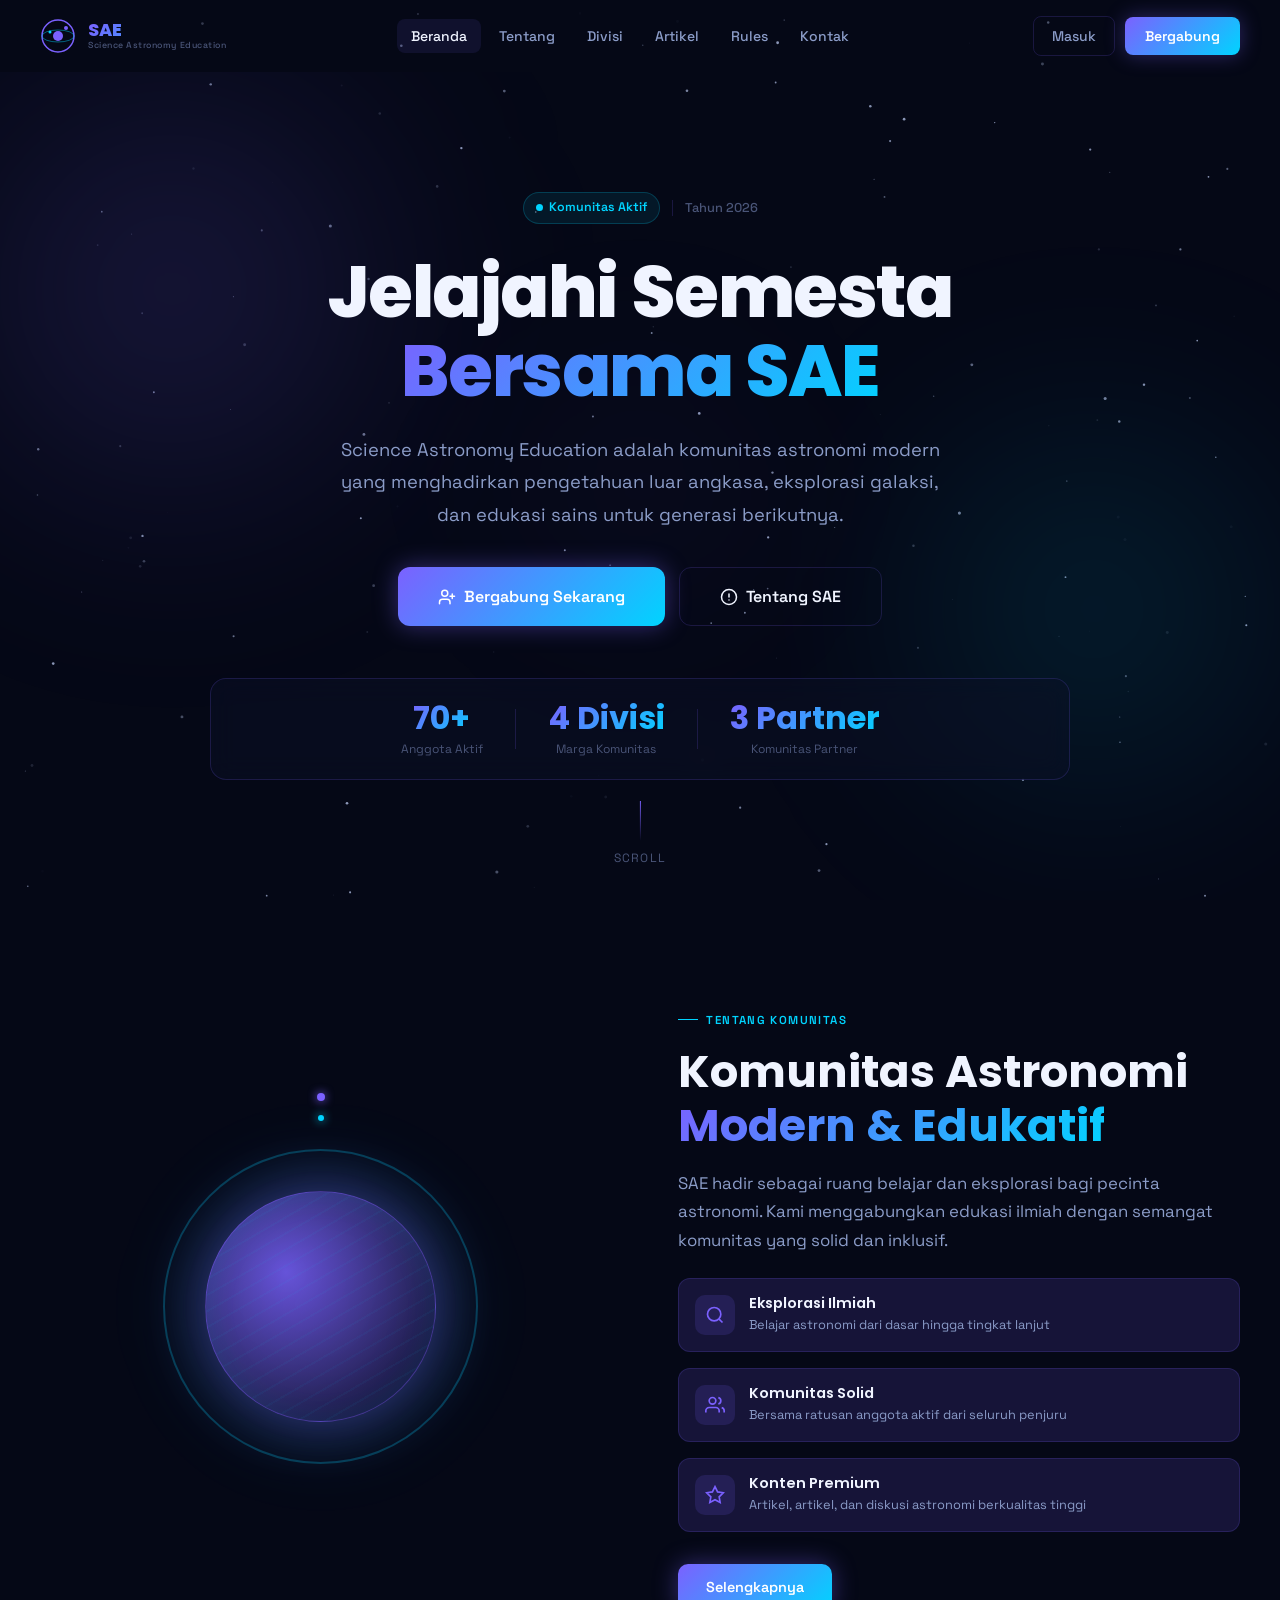
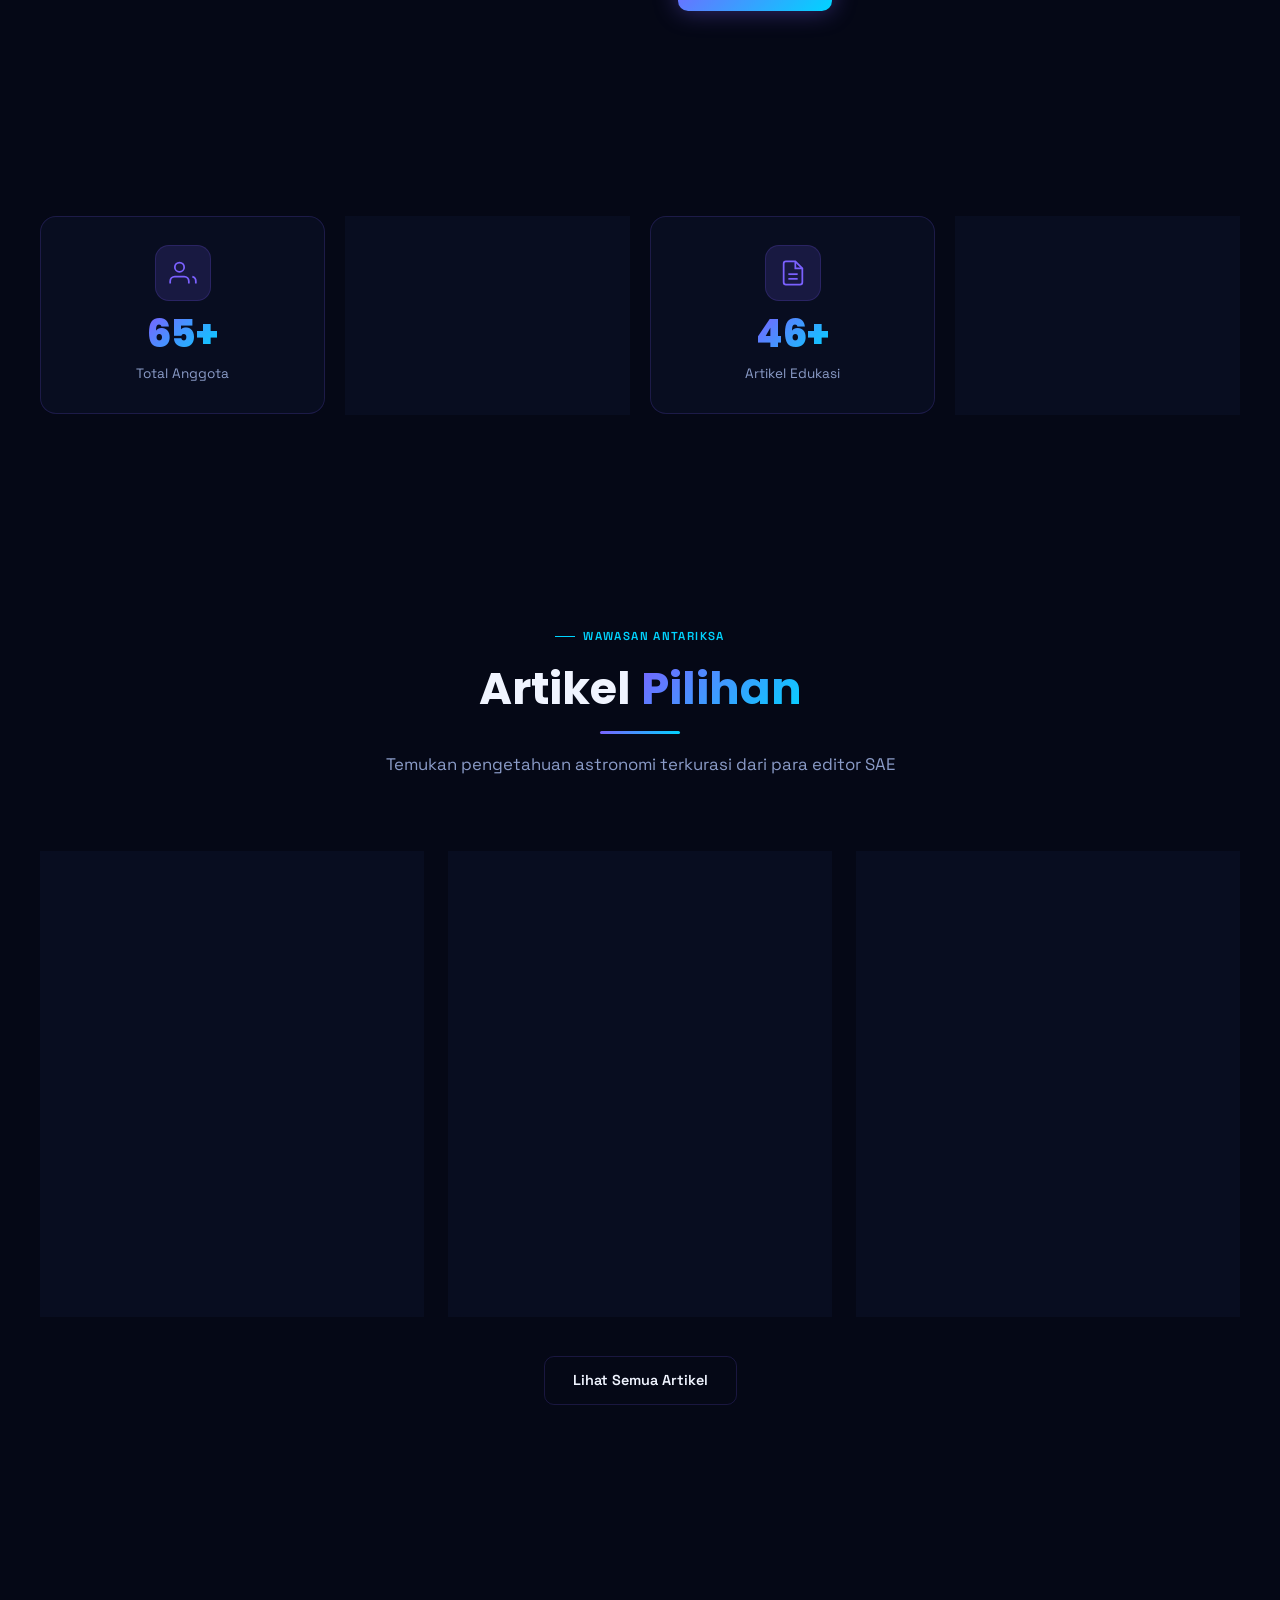
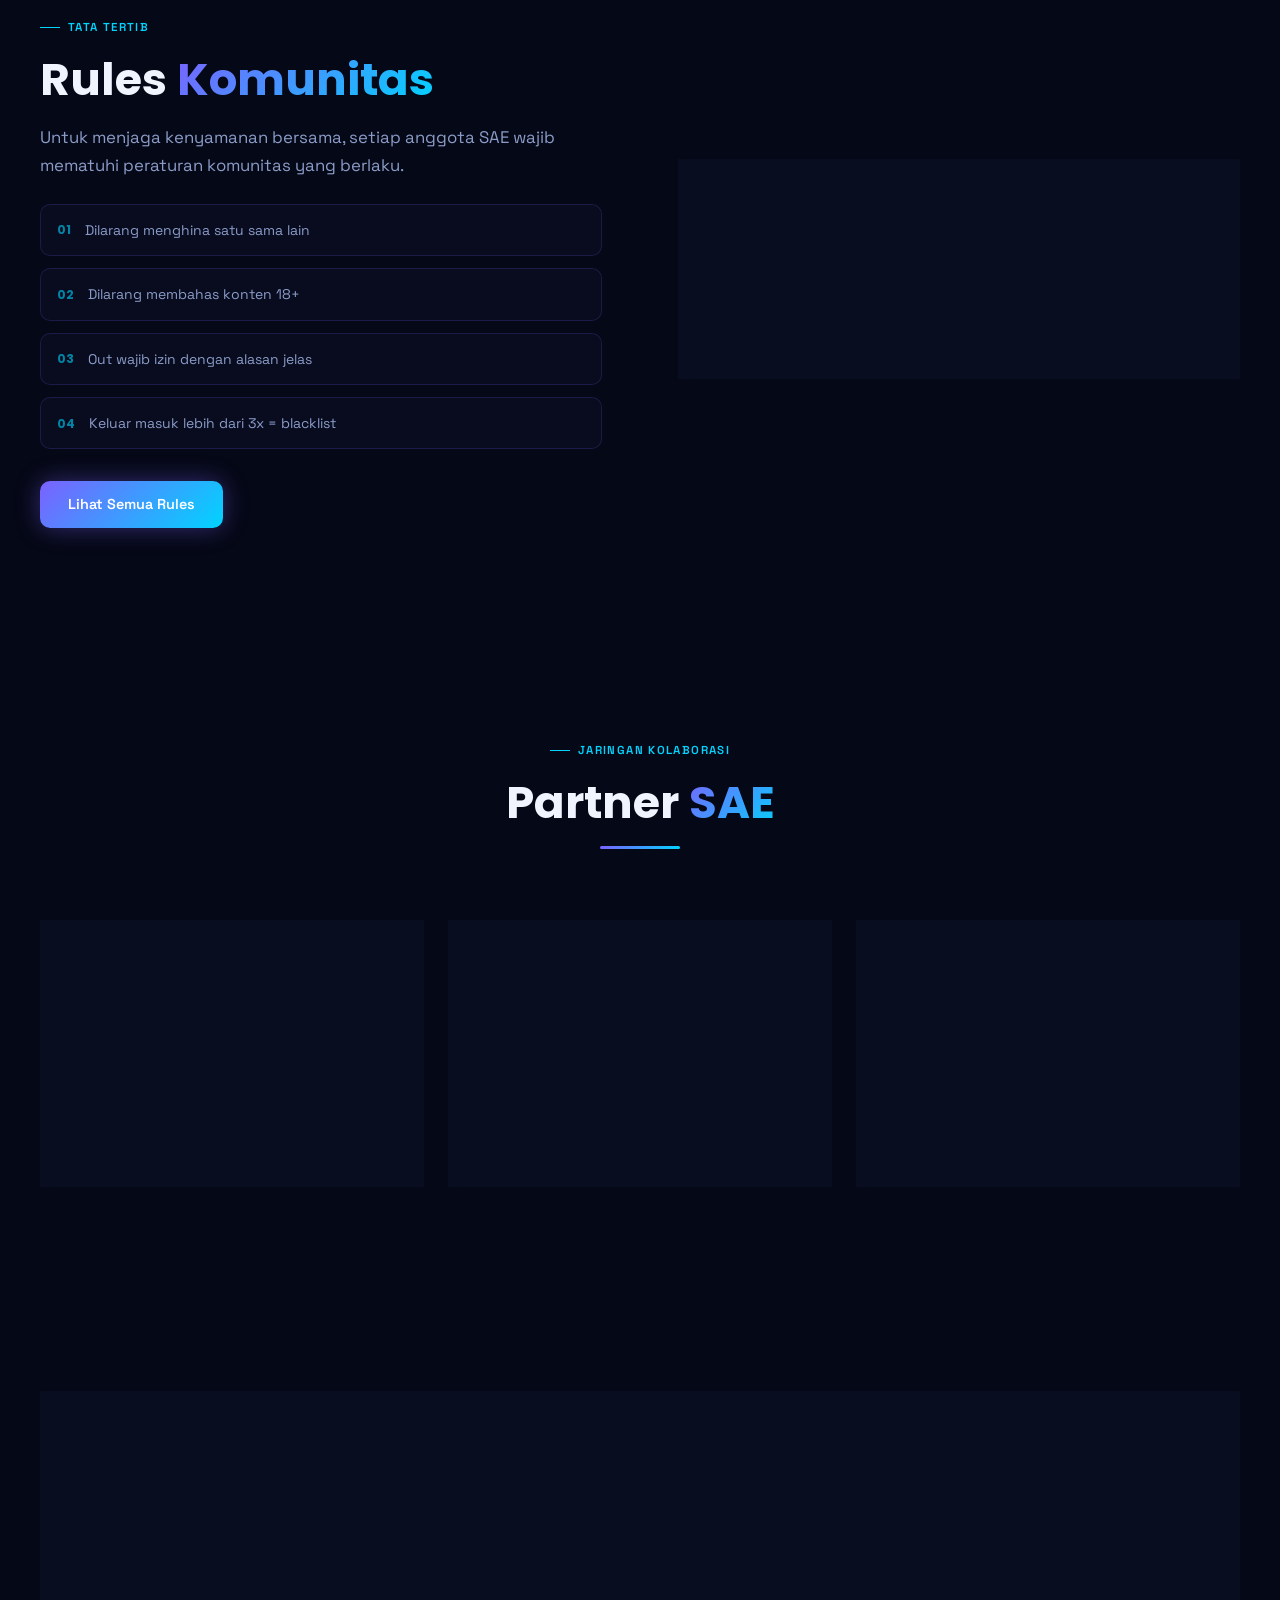
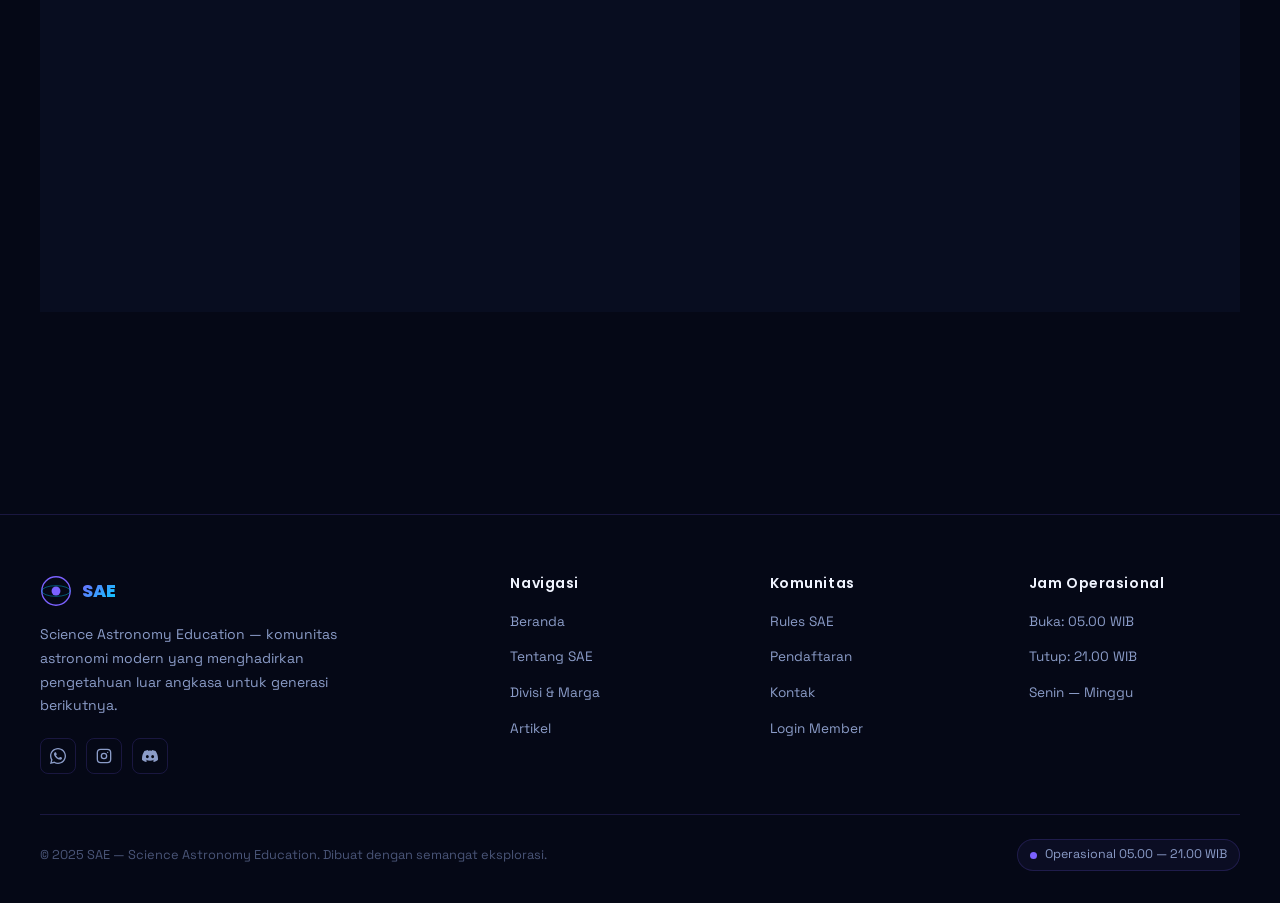
==== commit 74801e09: "Add files via upload" ====
--- a/index.html
+++ b/index.html
@@ -73,7 +73,7 @@
       <div class="hero-badge reveal">
         <span class="status-badge"><span class="dot"></span>Komunitas Aktif</span>
         <span class="hero-sep"></span>
-        <span class="hero-badge-text">Season 2025</span>
+        <span class="hero-badge-text">Tahun 2026</span>
       </div>
       <h1 class="hero-title reveal reveal-delay-1">
         Jelajahi Semesta<br>
@@ -94,7 +94,7 @@
       </div>
       <div class="hero-stats reveal reveal-delay-4">
         <div class="stat-item">
-          <span class="stat-num" data-count="500" data-suffix="+">0+</span>
+          <span class="stat-num" data-count="70" data-suffix="+">0+</span>
           <span class="stat-label">Anggota Aktif</span>
         </div>
         <div class="stat-divider"></div>
@@ -182,7 +182,7 @@
           <div class="stat-card-icon">
             <svg width="28" height="28" viewBox="0 0 24 24" fill="none" stroke="currentColor" stroke-width="1.5"><path d="M17 21v-2a4 4 0 0 0-4-4H5a4 4 0 0 0-4 4v2"/><circle cx="9" cy="7" r="4"/><path d="M23 21v-2a4 4 0 0 0-3-3.87"/></svg>
           </div>
-          <span class="stat-card-num" data-count="500" data-suffix="+">0+</span>
+          <span class="stat-card-num" data-count="70" data-suffix="+">0+</span>
           <span class="stat-card-label">Total Anggota</span>
         </div>
         <div class="stat-card glass-card reveal reveal-delay-1">
